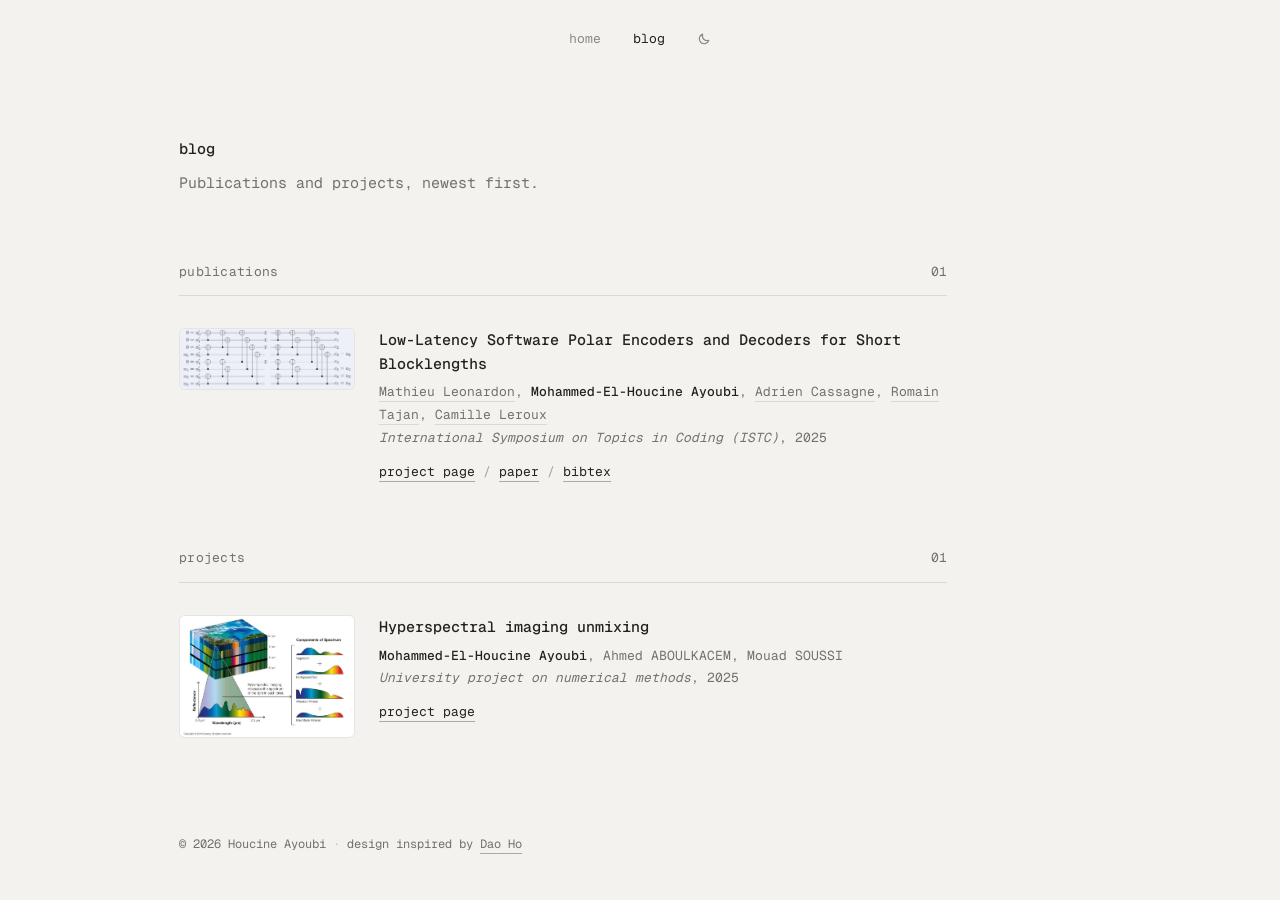
==== blog.html @ 5a005b50 "rename work page to blog and drop the Lately line from the intro" ====
<!doctype html>
<html lang="en">
<head>
  <meta charset="utf-8">
  <meta name="viewport" content="width=device-width, initial-scale=1">
  <title>Blog · Houcine Ayoubi</title>
  <meta name="description" content="Engineering student at IMT Atlantique, interested in applied mathematics and high-performance computing.">
  <meta property="og:title" content="Blog · Houcine Ayoubi">
  <meta property="og:description" content="Engineering student at IMT Atlantique, interested in applied mathematics and high-performance computing.">
  <meta property="og:type" content="website">
  <link rel="icon" type="image/x-icon" href="assets/favicon.ico">
  <script>try{var t=localStorage.getItem('theme');if(t==='light'||t==='dark')document.documentElement.dataset.theme=t}catch(e){}</script>
  <link rel="preconnect" href="https://fonts.googleapis.com">
  <link rel="preconnect" href="https://fonts.gstatic.com" crossorigin>
  <link rel="stylesheet" href="https://fonts.googleapis.com/css2?family=Geist+Mono:wght@400;500;600&display=swap">
  <link rel="stylesheet" href="assets/css/style.css">
  <script src="assets/js/site.js" defer></script>
</head>
<body>
  <nav class="nav" aria-label="Main" data-dim>
    <a href="./">home</a><a href="blog.html" aria-current="page">blog</a>
    <button class="theme-toggle" type="button" aria-label="Toggle dark mode"><svg class="icon-moon" viewBox="0 0 16 16" fill="none" stroke="currentColor" stroke-width="1.4" stroke-linecap="round" stroke-linejoin="round" aria-hidden="true"><path d="M13.5 9.6A5.6 5.6 0 0 1 6.4 2.5a5.6 5.6 0 1 0 7.1 7.1z"/></svg><svg class="icon-sun" viewBox="0 0 16 16" fill="none" stroke="currentColor" stroke-width="1.4" stroke-linecap="round" aria-hidden="true"><circle cx="8" cy="8" r="2.8"/><path d="M8 1.2v1.6M8 13.2v1.6M1.2 8h1.6M13.2 8h1.6M3.2 3.2l1.1 1.1M11.7 11.7l1.1 1.1M3.2 12.8l1.1-1.1M11.7 4.3l1.1-1.1"/></svg></button>
  </nav>
  <main class="page">
    <header class="page-head reveal">
      <h1>blog</h1>
      <p>Publications and projects, newest first.</p>
    </header>
    <div class="reveal" style="--i: 1">
      
      <section class="section">
        <h2><span>publications</span><span>01</span></h2>
        <ol class="entries"><li class="entry" id="Leonardon2025Polar"><a class="thumb" href="https://2025.istc-conf.org/program/implementation-competition-awards/" target="_blank" rel="noopener noreferrer" tabindex="-1" aria-hidden="true"><img src="assets/img/publications/enc.png" alt="" loading="lazy"></a><div><h3><a href="https://2025.istc-conf.org/program/implementation-competition-awards/" target="_blank" rel="noopener noreferrer">Low-Latency Software Polar Encoders and Decoders for Short Blocklengths</a></h3><p class="authors"><a href="https://www.mathieuleonardon.com/" target="_blank" rel="noopener noreferrer">Mathieu Leonardon</a>, <span class="me">Mohammed-El-Houcine Ayoubi</span>, <a href="https://largo.lip6.fr/~cassagnea/" target="_blank" rel="noopener noreferrer">Adrien Cassagne</a>, <a href="https://rtajan.github.io/teaching/" target="_blank" rel="noopener noreferrer">Romain Tajan</a>, <a href="https://scholar.google.com/citations?user=EBYOGZAAAAAJ&amp;hl=en" target="_blank" rel="noopener noreferrer">Camille Leroux</a></p><p class="venue"><em>International Symposium on Topics in Coding (ISTC)</em>, 2025</p><p class="artefacts"><a href="https://2025.istc-conf.org/program/implementation-competition-awards/" target="_blank" rel="noopener noreferrer">project page</a><span class="sep"> / </span><a href="https://www.arxiv.org/abs/2507.04734" target="_blank" rel="noopener noreferrer">paper</a><span class="sep"> / </span><button class="link-button" type="button" data-bib aria-expanded="false" aria-controls="bib-Leonardon2025Polar">bibtex</button></p><div class="bib" id="bib-Leonardon2025Polar" hidden><button class="copy" type="button">copy</button><pre>@InProceedings{Leonardon2025Polar,
  author = {Mathieu Leonardon and Mohammed-El-Houcine Ayoubi and Adrien Cassagne and Romain Tajan and Camille Leroux},
  title = {Low-Latency Software Polar Encoders and Decoders for Short Blocklengths},
  booktitle = {International Symposium on Topics in Coding (ISTC)},
  year = {2025},
}</pre></div></div></li></ol>
      </section>
      
      <section class="section">
        <h2><span>projects</span><span>01</span></h2>
        <ol class="entries"><li class="entry" id="Ayoubi2025Unmixing"><a class="thumb" href="https://m23ayou2.github.io/hyperspectral_imaging_unmixing/" target="_blank" rel="noopener noreferrer" tabindex="-1" aria-hidden="true"><img src="assets/img/projects/unmix.png" alt="" loading="lazy"></a><div><h3><a href="https://m23ayou2.github.io/hyperspectral_imaging_unmixing/" target="_blank" rel="noopener noreferrer">Hyperspectral imaging unmixing</a></h3><p class="authors"><span class="me">Mohammed-El-Houcine Ayoubi</span>, Ahmed ABOULKACEM, Mouad SOUSSI</p><p class="venue"><em>University project on numerical methods</em>, 2025</p><p class="artefacts"><a href="https://m23ayou2.github.io/hyperspectral_imaging_unmixing/" target="_blank" rel="noopener noreferrer">project page</a></p></div></li></ol>
      </section>
      
    </div>
  </main>
  <footer class="site-footer">© 2026 Houcine Ayoubi<span class="sep"> · </span>design inspired by <a href="https://www.daoho.dev/" target="_blank" rel="noopener noreferrer">Dao Ho</a></footer>
</body>
</html>
---- assets/css/style.css ----
/* Cross-page fade between home and blog (progressive enhancement). */
@view-transition { navigation: auto; }

:root {
  --bg: #f4f2ee;
  --fg: #24221f;
  --muted: color-mix(in srgb, var(--fg) 62%, transparent);
  --line: color-mix(in srgb, var(--fg) 35%, transparent);
  --faint: color-mix(in srgb, var(--fg) 12%, transparent);
  --wash: color-mix(in srgb, var(--fg) 5%, transparent);
  --gutter: clamp(1.25rem, 14vw, 18rem);
  color-scheme: light;
}

@media (prefers-color-scheme: dark) {
  :root:not([data-theme="light"]) {
    --bg: #181715;
    --fg: #f3eee6;
    --muted: color-mix(in srgb, var(--fg) 55%, transparent);
    color-scheme: dark;
  }
}

:root[data-theme="dark"] {
  --bg: #181715;
  --fg: #f3eee6;
  --muted: color-mix(in srgb, var(--fg) 55%, transparent);
  color-scheme: dark;
}

* { box-sizing: border-box; }

html { -webkit-text-size-adjust: 100%; }

body {
  margin: 0;
  background: var(--bg);
  color: var(--fg);
  font: 400 15px/1.75 "Geist Mono", ui-monospace, SFMono-Regular, Menlo, Consolas, monospace;
  overflow-x: clip;
  -webkit-font-smoothing: antialiased;
  transition: background-color .3s ease, color .3s ease;
}

@media (max-width: 640px) {
  body { font-size: 14px; }
}

a {
  color: inherit;
  text-decoration: underline 1px var(--line);
  text-underline-offset: 5px;
  transition: text-decoration-color .15s, opacity .15s;
}

a:hover, a:focus-visible { text-decoration-color: currentColor; }

:focus-visible { outline: 1px dashed currentColor; outline-offset: 4px; }

::selection { background: var(--fg); color: var(--bg); }

/* ---------- nav ---------- */

.nav {
  position: fixed;
  inset: 0 0 auto;
  z-index: 30;
  display: flex;
  align-items: center;
  justify-content: center;
  gap: 2rem;
  padding: 1.75rem 1rem 1.5rem;
  font-size: 13px;
  background: linear-gradient(var(--bg) 55%, transparent);
  view-transition-name: nav;
}

.nav a, .theme-toggle {
  opacity: .5;
  text-decoration: none;
  transition: opacity .15s;
}

.nav a:hover, .nav a:focus-visible, .nav a[aria-current="page"],
.theme-toggle:hover, .theme-toggle:focus-visible { opacity: 1; }

.theme-toggle {
  display: inline-flex;
  padding: 6px;
  margin: -6px;
  border: 0;
  background: none;
  color: inherit;
  cursor: pointer;
}

.theme-toggle svg { width: 14px; height: 14px; }

.icon-sun { display: none; }

@media (prefers-color-scheme: dark) {
  :root:not([data-theme="light"]) .icon-sun { display: block; }
  :root:not([data-theme="light"]) .icon-moon { display: none; }
}

:root[data-theme="dark"] .icon-sun { display: block; }
:root[data-theme="dark"] .icon-moon { display: none; }

/* ---------- home ---------- */

#pond {
  position: fixed;
  inset: 0;
  width: 100%;
  height: 100%;
  pointer-events: none;
}

.hero {
  position: relative;
  z-index: 10;
  display: flex;
  flex-direction: column;
  justify-content: flex-end;
  gap: 2.5rem;
  min-height: 100vh;
  min-height: 100dvh;
  padding: 7rem var(--gutter) clamp(3rem, 12vh, 8rem);
}

.motto {
  width: fit-content;
  margin: 0;
  font-size: 13px;
  line-height: 1.7;
  letter-spacing: .02em;
}

.cursor {
  display: inline-block;
  width: .55em;
  height: 1em;
  margin-left: .3em;
  vertical-align: -.15em;
  background: currentColor;
  animation: blink 1.1s steps(1) infinite;
}

@keyframes blink { 50% { opacity: 0; } }

.intro { width: fit-content; max-width: 46rem; }

.intro h1 { margin: 0 0 .75rem; font-size: inherit; font-weight: 500; }

.intro p { margin: 0 0 .75rem; }

.links { margin-top: 1.5rem !important; }

.links a { opacity: .6; }

.links a:hover, .links a:focus-visible { opacity: 1; }

.sep { opacity: .4; }

.credit {
  position: absolute;
  left: var(--gutter);
  bottom: 1.5rem;
  margin: 0;
  color: var(--muted);
  font-size: 12px;
}

.reveal {
  animation: rise .9s cubic-bezier(.2, .7, .2, 1) both;
  animation-delay: calc(var(--i, 0) * 140ms + 80ms);
}

@keyframes rise { from { opacity: 0; transform: translateY(10px); } }

/* ---------- blog ---------- */

.page { padding: 8.5rem var(--gutter) 2rem; }

.page > * { max-width: 48rem; }

.page-head h1 { margin: 0 0 .5rem; font-size: inherit; font-weight: 500; }

.page-head p { margin: 0; color: var(--muted); }

.section { margin-top: 4rem; }

.section h2 {
  display: flex;
  justify-content: space-between;
  margin: 0 0 2rem;
  padding-bottom: .75rem;
  border-bottom: 1px solid var(--faint);
  color: var(--muted);
  font-size: 13px;
  font-weight: 400;
  letter-spacing: .02em;
}

.entries { display: grid; gap: 2.75rem; margin: 0; padding: 0; list-style: none; }

.entry {
  display: grid;
  grid-template-columns: 11rem 1fr;
  gap: 1.5rem;
  align-items: start;
  scroll-margin-top: 7rem;
}

.entry > div { min-width: 0; }

.thumb {
  display: block;
  overflow: hidden;
  border: 1px solid var(--faint);
  border-radius: 6px;
  background: #fff;
}

.thumb img { display: block; width: 100%; height: auto; transition: transform .4s ease; }

.thumb:hover img { transform: scale(1.04); }

.entry h3 { margin: 0 0 .4rem; font-size: inherit; font-weight: 500; line-height: 1.55; }

.entry h3 a { text-decoration-color: transparent; }

.entry h3 a:hover, .entry h3 a:focus-visible, .entry:target h3 a { text-decoration-color: currentColor; }

.entry p { margin: 0; }

.authors, .venue { color: var(--muted); font-size: 13px; }

.authors a { text-decoration-color: var(--faint); }

.me { color: var(--fg); font-weight: 500; }

.award { color: var(--fg); font-size: 12px; }

.artefacts { margin-top: .7rem !important; font-size: 13px; }

.link-button {
  padding: 0;
  border: 0;
  background: none;
  color: inherit;
  font: inherit;
  text-decoration: underline 1px var(--line);
  text-underline-offset: 5px;
  cursor: pointer;
}

.link-button:hover, .link-button:focus-visible { text-decoration-color: currentColor; }

.bib { position: relative; margin-top: .9rem; }

.bib pre {
  margin: 0;
  padding: .9rem 1rem;
  overflow-x: auto;
  border-radius: 6px;
  background: var(--wash);
  font: 12px/1.6 "Geist Mono", ui-monospace, SFMono-Regular, Menlo, Consolas, monospace;
}

.copy {
  position: absolute;
  top: .55rem;
  right: .6rem;
  padding: .15rem .5rem;
  border: 1px solid var(--faint);
  border-radius: 4px;
  background: var(--bg);
  color: var(--muted);
  font: inherit;
  font-size: 11px;
  cursor: pointer;
}

.copy:hover, .copy:focus-visible { color: var(--fg); }

@media (max-width: 640px) {
  .entry { grid-template-columns: 1fr; gap: 1rem; }
  .thumb { max-width: 22rem; }
}

.site-footer { padding: 4rem var(--gutter) 2.5rem; color: var(--muted); font-size: 12px; }

@media (prefers-reduced-motion: reduce) {
  .reveal, .cursor { animation: none; }
  ::view-transition-group(*), ::view-transition-old(*), ::view-transition-new(*) { animation: none !important; }
}
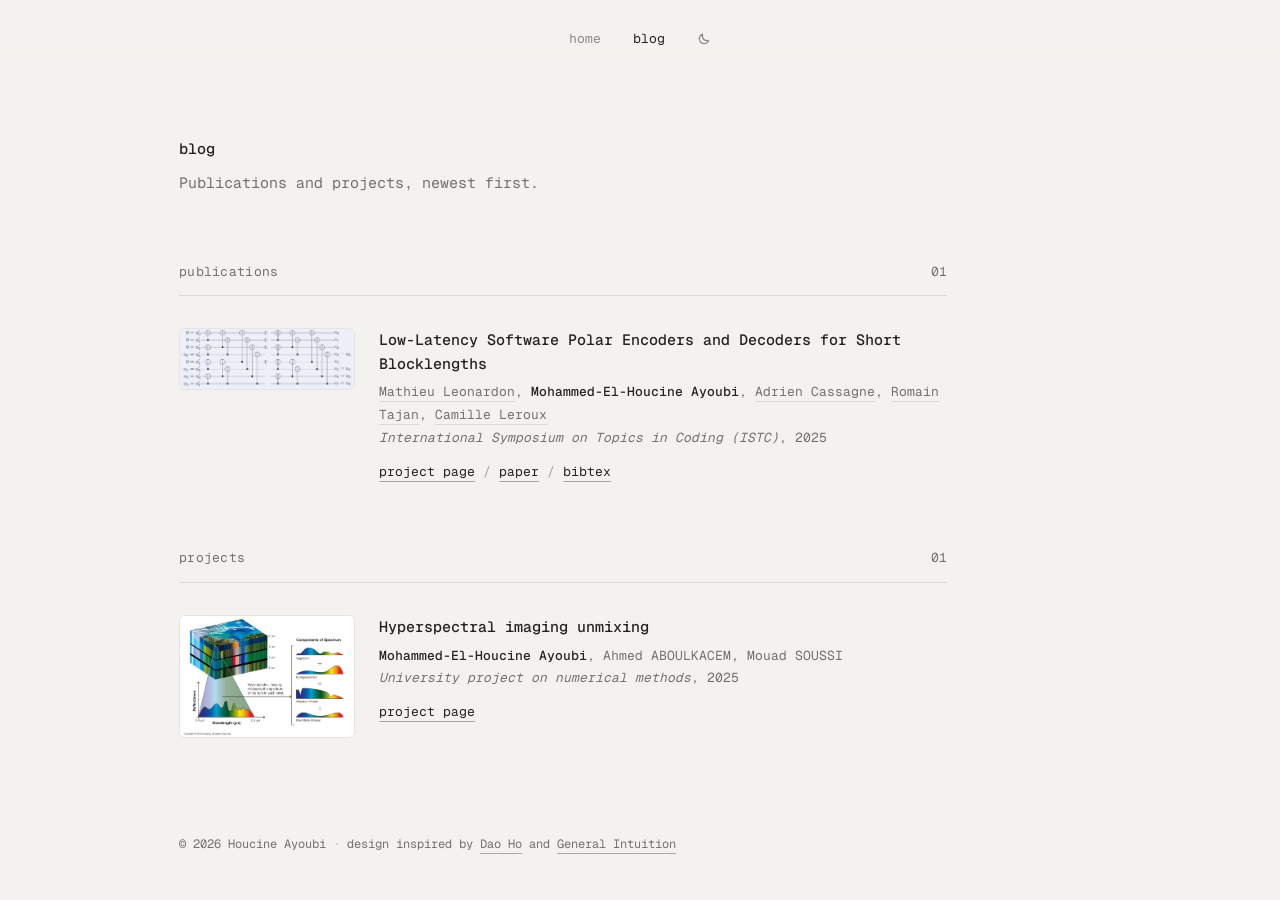
==== commit 085a93bd: "replace the koi pond with an ASCII superbike race background - race video on the home page drawn as " ====
--- a/blog.html
+++ b/blog.html
@@ -45,6 +45,6 @@
       
     </div>
   </main>
-  <footer class="site-footer">© 2026 Houcine Ayoubi<span class="sep"> · </span>design inspired by <a href="https://www.daoho.dev/" target="_blank" rel="noopener noreferrer">Dao Ho</a></footer>
+  <footer class="site-footer">© 2026 Houcine Ayoubi<span class="sep"> · </span>design inspired by <a href="https://www.daoho.dev/" target="_blank" rel="noopener noreferrer">Dao Ho</a> and <a href="https://www.generalintuition.com/" target="_blank" rel="noopener noreferrer">General Intuition</a></footer>
 </body>
 </html>
--- a/assets/css/style.css
+++ b/assets/css/style.css
@@ -108,13 +108,17 @@
 
 /* ---------- home ---------- */
 
-#pond {
+#race {
   position: fixed;
   inset: 0;
   width: 100%;
   height: 100%;
   pointer-events: none;
-}
+  opacity: 0;
+  transition: opacity 1.2s ease;
+}
+
+#race.ready { opacity: 1; }
 
 .hero {
   position: relative;
@@ -127,26 +131,6 @@
   min-height: 100dvh;
   padding: 7rem var(--gutter) clamp(3rem, 12vh, 8rem);
 }
-
-.motto {
-  width: fit-content;
-  margin: 0;
-  font-size: 13px;
-  line-height: 1.7;
-  letter-spacing: .02em;
-}
-
-.cursor {
-  display: inline-block;
-  width: .55em;
-  height: 1em;
-  margin-left: .3em;
-  vertical-align: -.15em;
-  background: currentColor;
-  animation: blink 1.1s steps(1) infinite;
-}
-
-@keyframes blink { 50% { opacity: 0; } }
 
 .intro { width: fit-content; max-width: 46rem; }
 
@@ -292,6 +276,7 @@
 .site-footer { padding: 4rem var(--gutter) 2.5rem; color: var(--muted); font-size: 12px; }
 
 @media (prefers-reduced-motion: reduce) {
-  .reveal, .cursor { animation: none; }
+  .reveal { animation: none; }
+  #race { transition: none; }
   ::view-transition-group(*), ::view-transition-old(*), ::view-transition-new(*) { animation: none !important; }
 }
